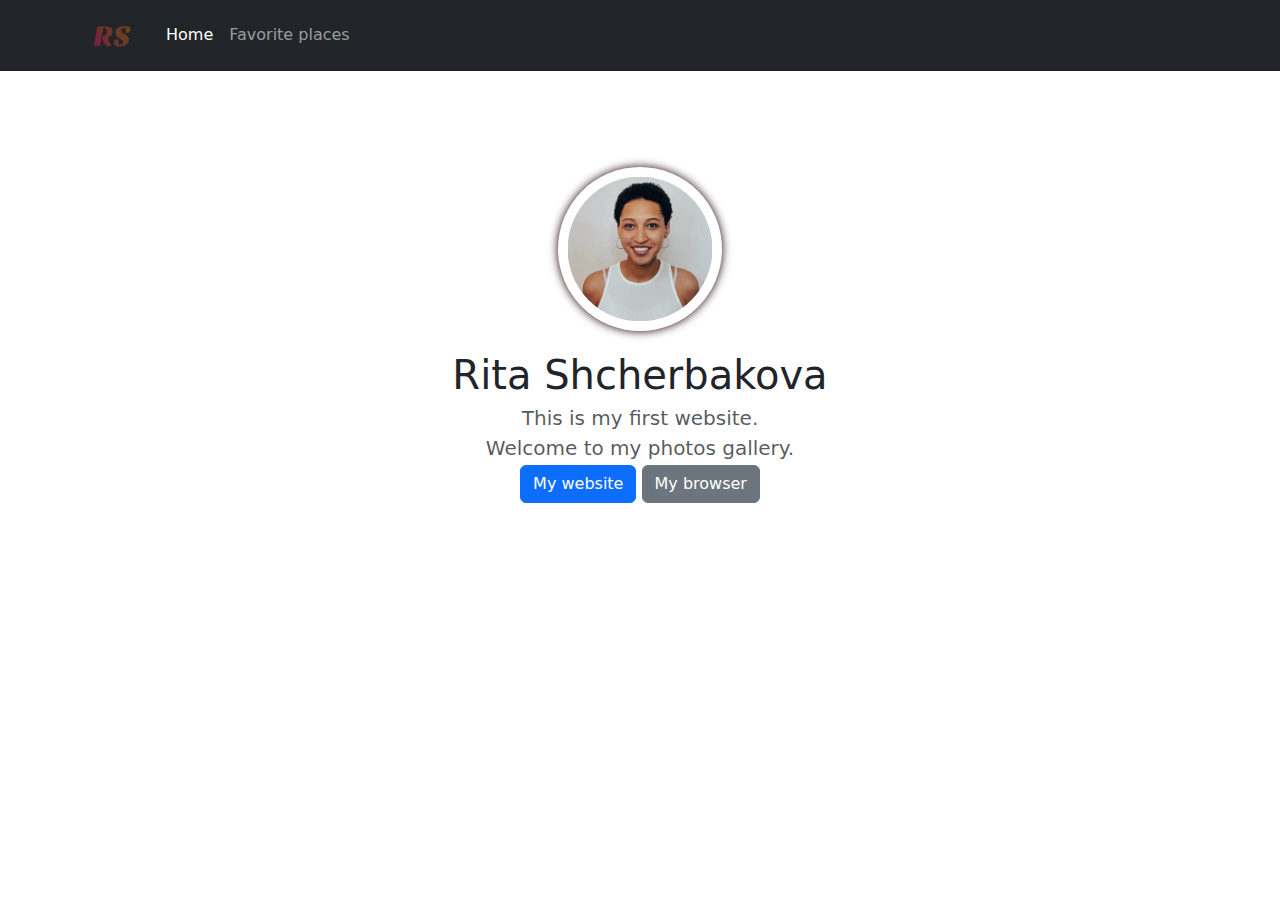
==== index.html @ 373137a2 "it's All project" ====
<!DOCTYPE html>
<html lang="en">
<head>
    <meta charset="UTF-8">
    <meta name="viewport" content="width=device-width, initial-scale=1.0" >
    <title>Rita Shcherbakova</title>
    <link rel="stylesheet" href="https://cdn.jsdelivr.net/npm/bootstrap@5.2.0-beta1/dist/css/bootstrap.min.css"
    /> 
    <link rel="stylesheet" href="main.css">
    <script src="https://cdn.jsdelivr.net/npm/bootstrap@5.1.3/dist/js/bootstrap.bundle.min.js" integrity="sha384-ka7Sk0Gln4gmtz2MlQnikT1wXgYsOg+OMhuP+IlRH9sENBO0LRn5q+8nbTov4+1p" crossorigin="anonymous"></script>  
    <!--добавили фавикон страницы-->
    <link rel="apple-touch-icon" sizes="180x180" href="/apple-touch-icon.png">
    <link rel="icon" type="image/png" sizes="32x32" href="/favicon-32x32.png">
    <link rel="icon" type="image/png" sizes="16x16" href="/favicon-16x16.png">
    <link rel="manifest" href="/site.webmanifest">
    <style>
      .rounded-img {
        width: 30%;
        border-radius: 50%;
        box-shadow: 0 0 10px rgb(26, 0, 0.4);
        padding: 0.6em;
        margin-bottom: 1em;
      }
      .parent {
        margin: auto;
      }
    </style>
</head>
<body>
  <nav class="navbar navbar-expand-lg navbar-dark bg-dark">
    <div class="container">
      <a class="navbar-brand p-0" href="/">
        <img src="RS (1).png" alt="logo" width="60"></a>
      <button class="navbar-toggler" type="button" data-bs-toggle="collapse" data-bs-target="#navbarNav" aria-controls="navbarNav" aria-expanded="false" aria-label="Toggle navigation">
        <span class="navbar-toggler-icon"></span>
      </button>
      <div class="collapse navbar-collapse" id="navbarNav">
        <ul class="navbar-nav">
          <li class="nav-item">
            <a class="nav-link active" aria-current="page" href="/">Home</a>
          </li>
          <li class="nav-item">
            <a class="nav-link" href="places.html">Favorite places</a>
          </li>
          
        </ul>
      </div>
    </div>

  </nav>
  <section class="about">
            <div class="about__info">
    <div class="parent">
      <div class="container text-center my-5">
        <div class="row">
          <div class="col-lg-6 col-md-8 offset-md-3 mx auto">
            <img class="rounded-img my-8" src="1.jpg" alt="Rita"/>
            <h1 class="fw-light">Rita Shcherbakova</h1>
            <p class="lead text-muted">This is my first website. <br> Welcome to my photos gallery.</p>
            <a href="https://instagram.com/lianguema?igshid=YmMyMTA2M2Y=ttps://www.fashionbank.ru/users/" target="_blank"class="btn btn-primary">
              My website
            </a>
            <a href="http://192.168.178.39:8080/" target="_blank" class="btn btn-secondary">
              My browser 
            </a>
          </div>
        </div>
      </div>
    </div>
            </div>
            </section>
</body>
</html>
---- main.css ----
.row {
    justify-content: space-between;
}

.rounded-img {
    margin: 3em;
    margin-bottom: 0.2em;
  
}

h1 {
    margin: 0.1em;
}

p {
    margin: 0.1em;
}
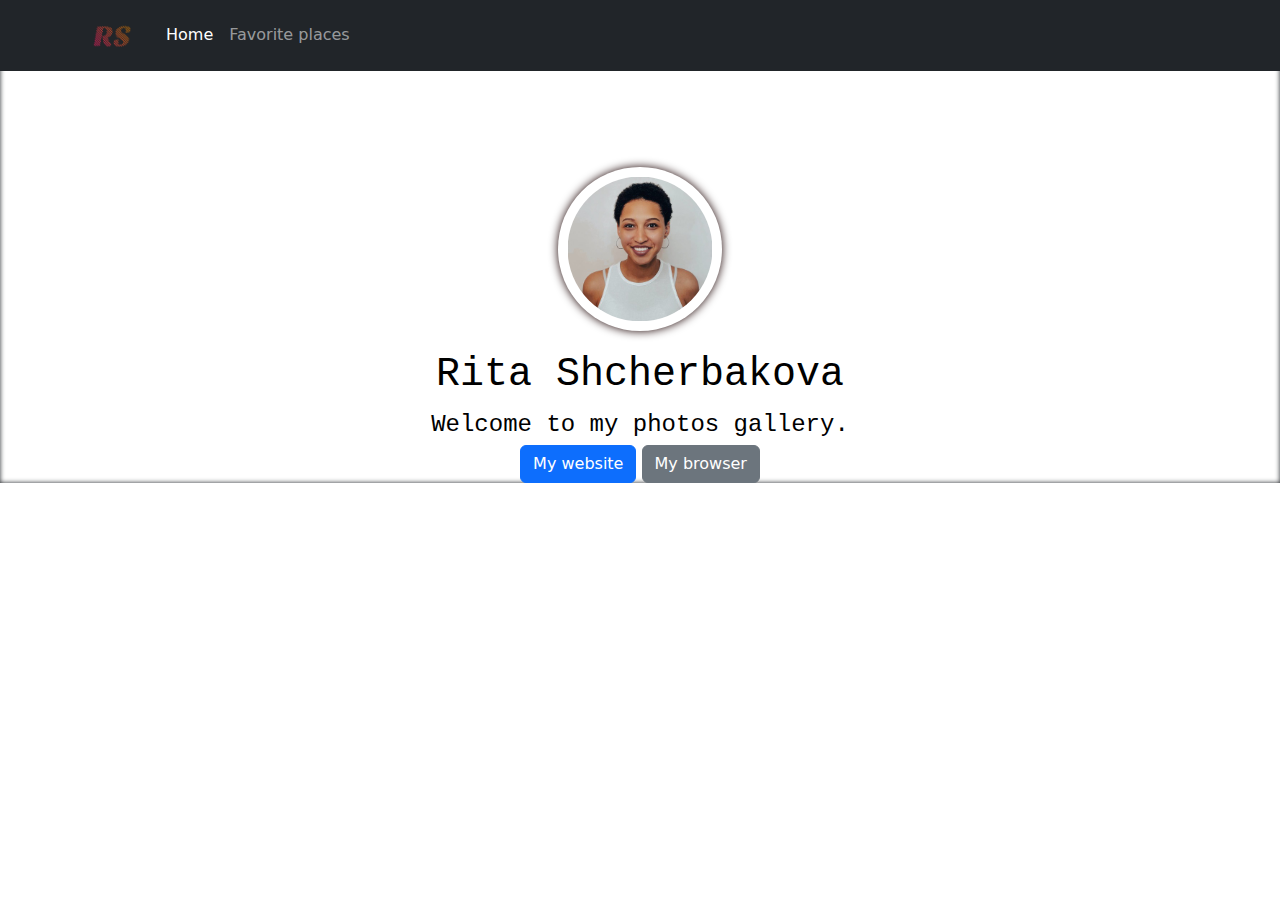
==== commit 476a414c: "add imgs" ====
--- a/index.html
+++ b/index.html
@@ -55,9 +55,11 @@
         <div class="row">
           <div class="col-lg-6 col-md-8 offset-md-3 mx auto">
             <img class="rounded-img my-8" src="1.jpg" alt="Rita"/>
-            <h1 class="fw-light">Rita Shcherbakova</h1>
-            <p class="lead text-muted">This is my first website. <br> Welcome to my photos gallery.</p>
-            <a href="https://instagram.com/lianguema?igshid=YmMyMTA2M2Y=ttps://www.fashionbank.ru/users/" target="_blank"class="btn btn-primary">
+            
+              <h1 class="fw-light">Rita Shcherbakova</h1>
+              <p class="fw-light"> Welcome to my photos gallery.</p>
+              
+              <a href="https://instagram.com/lianguema?igshid=YmMyMTA2M2Y=ttps://www.fashionbank.ru/users/" target="_blank"class="btn btn-primary">
               My website
             </a>
             <a href="http://192.168.178.39:8080/" target="_blank" class="btn btn-secondary">
@@ -67,7 +69,8 @@
         </div>
       </div>
     </div>
+  </section>
             </div>
-            </section>
 </body>
+<footer></footer>
 </html>
--- a/main.css
+++ b/main.css
@@ -9,9 +9,26 @@
 }
 
 h1 {
-    margin: 0.1em;
+    margin-top: 0.1em;
+      text-shadow: 5px 2px 2px white;
+      font-family: 'Courier New', Courier, monospace;
+      font-weight: bolder;
+      color: black;
+      
 }
 
 p {
     margin: 0.1em;
-}+ text-shadow: 5px 2px 2px white;
+ font-family: 'Courier New', Courier, monospace ;
+ font-weight: bolder;
+    color: black;
+    font-size: x-large;
+}
+
+body {
+  background: url('4fon.png') no-repeat; 
+  background-position: center; 
+  background-size: 120%;
+  box-shadow: inset 0 0 5px;
+}
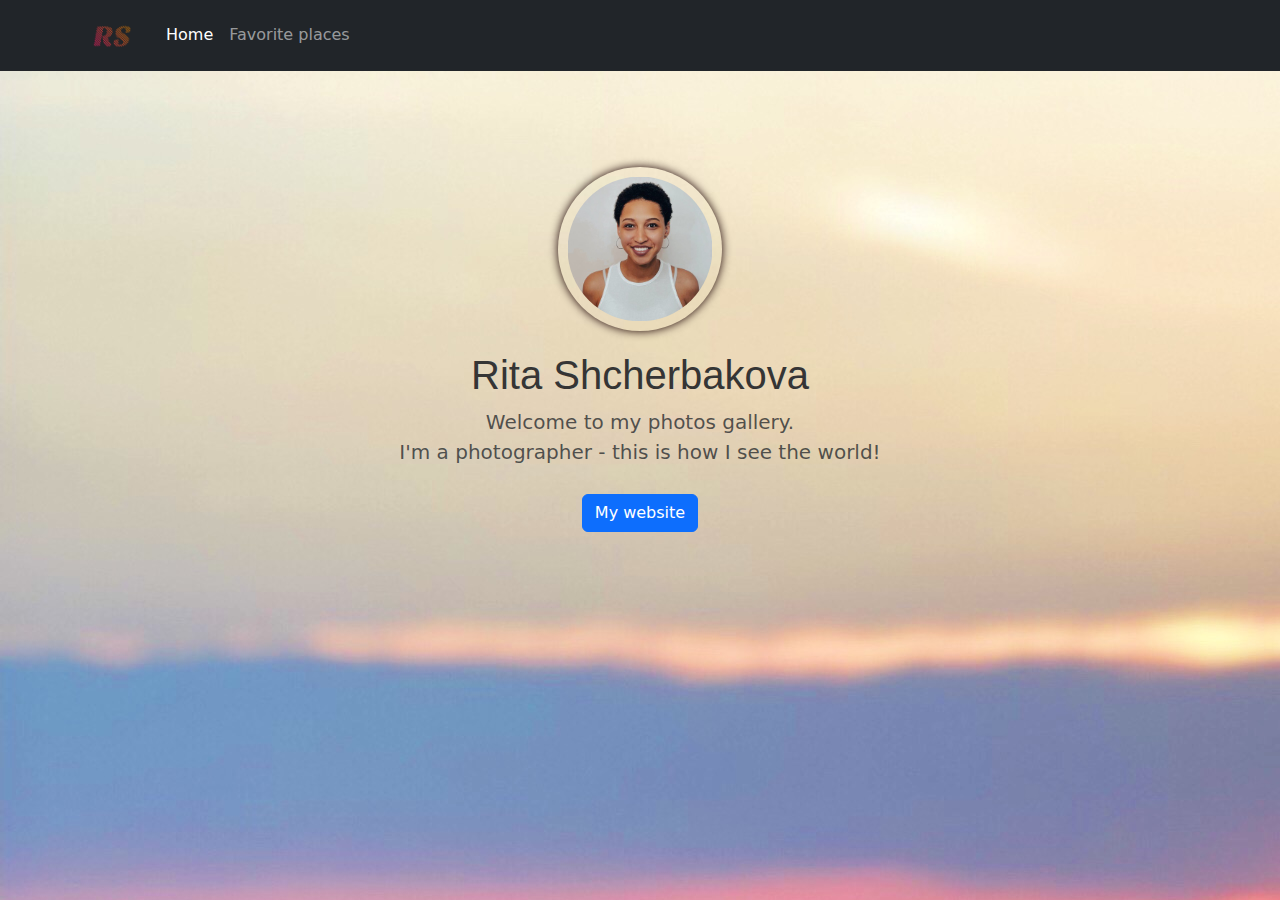
==== commit c1419e39: "add some photos" ====
--- a/index.html
+++ b/index.html
@@ -42,7 +42,7 @@
           <li class="nav-item">
             <a class="nav-link" href="places.html">Favorite places</a>
           </li>
-          
+
         </ul>
       </div>
     </div>
@@ -55,22 +55,16 @@
         <div class="row">
           <div class="col-lg-6 col-md-8 offset-md-3 mx auto">
             <img class="rounded-img my-8" src="1.jpg" alt="Rita"/>
-            
-              <h1 class="fw-light">Rita Shcherbakova</h1>
-              <p class="fw-light"> Welcome to my photos gallery.</p>
-              
-              <a href="https://instagram.com/lianguema?igshid=YmMyMTA2M2Y=ttps://www.fashionbank.ru/users/" target="_blank"class="btn btn-primary">
+            <h1 class="fw-light">Rita Shcherbakova</h1>
+            <p class="lead text-muted"> Welcome to my photos gallery. <br> I'm a photographer - this is how I see the world!</p>
+            <a href="https://instagram.com/lianguema?igshid=YmMyMTA2M2Y=ttps://www.fashionbank.ru/users/" target="_blank"class="btn btn-primary">
               My website
-            </a>
-            <a href="http://192.168.178.39:8080/" target="_blank" class="btn btn-secondary">
-              My browser 
             </a>
           </div>
         </div>
       </div>
     </div>
-  </section>
             </div>
+            </section>
 </body>
-<footer></footer>
 </html>
--- a/main.css
+++ b/main.css
@@ -10,25 +10,27 @@
 
 h1 {
     margin-top: 0.1em;
-      text-shadow: 5px 2px 2px white;
-      font-family: 'Courier New', Courier, monospace;
+      
+      font-family: 'Lucida Sans', 'Lucida Sans Regular', 'Lucida Grande', 'Lucida Sans Unicode', Geneva, Verdana, sans-serif;
       font-weight: bolder;
-      color: black;
+      color: rgb(53, 53, 53);
       
 }
 
 p {
     margin: 0.1em;
- text-shadow: 5px 2px 2px white;
- font-family: 'Courier New', Courier, monospace ;
+ font-family: system-ui, -apple-system, BlinkMacSystemFont, 'Segoe UI', Roboto, Oxygen, Ubuntu, Cantarell, 'Open Sans', 'Helvetica Neue', sans-serif;
  font-weight: bolder;
     color: black;
     font-size: x-large;
 }
 
-body {
-  background: url('4fon.png') no-repeat; 
-  background-position: center; 
-  background-size: 120%;
-  box-shadow: inset 0 0 5px;
+.btn {
+    margin-top: 25px;
 }
+
+body    {
+     background: rgba(202, 230, 246, 0.795);
+     background-image: url(Anapa.jpg.jpg) ;
+}
+
